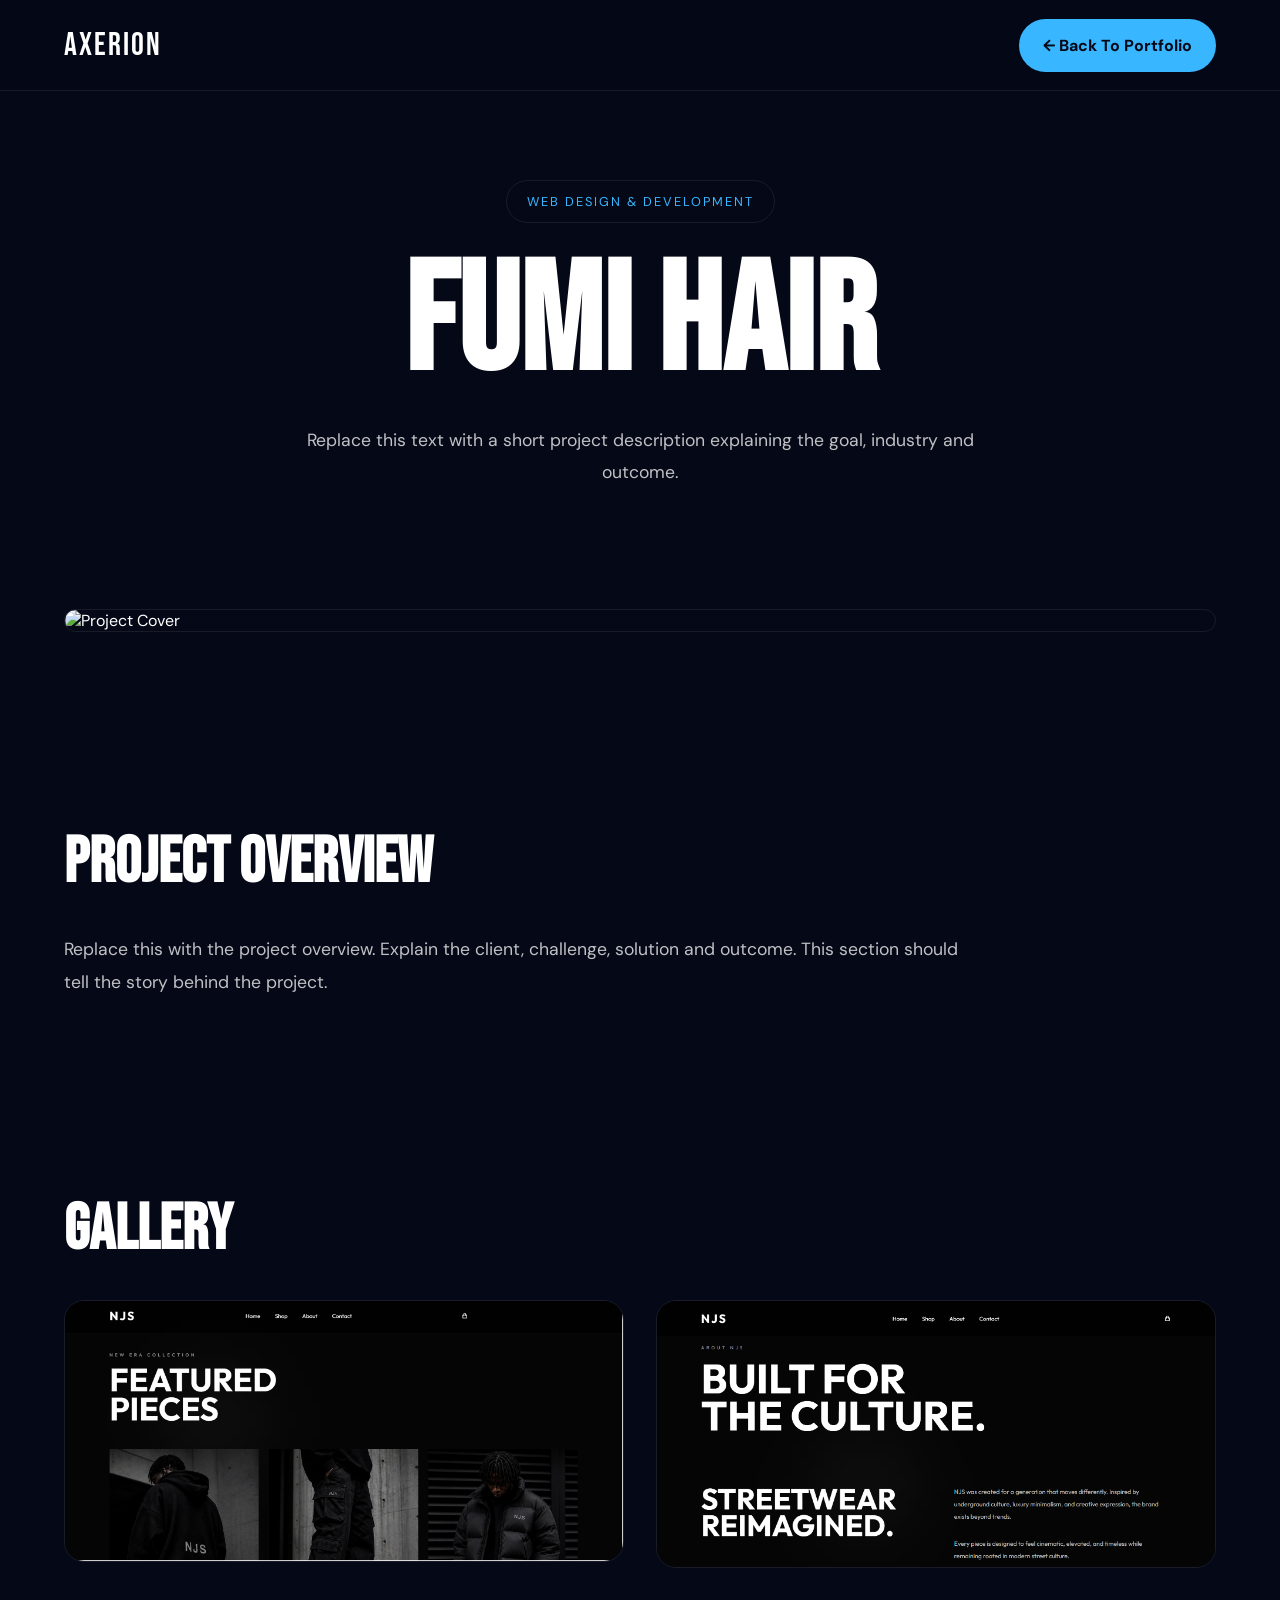
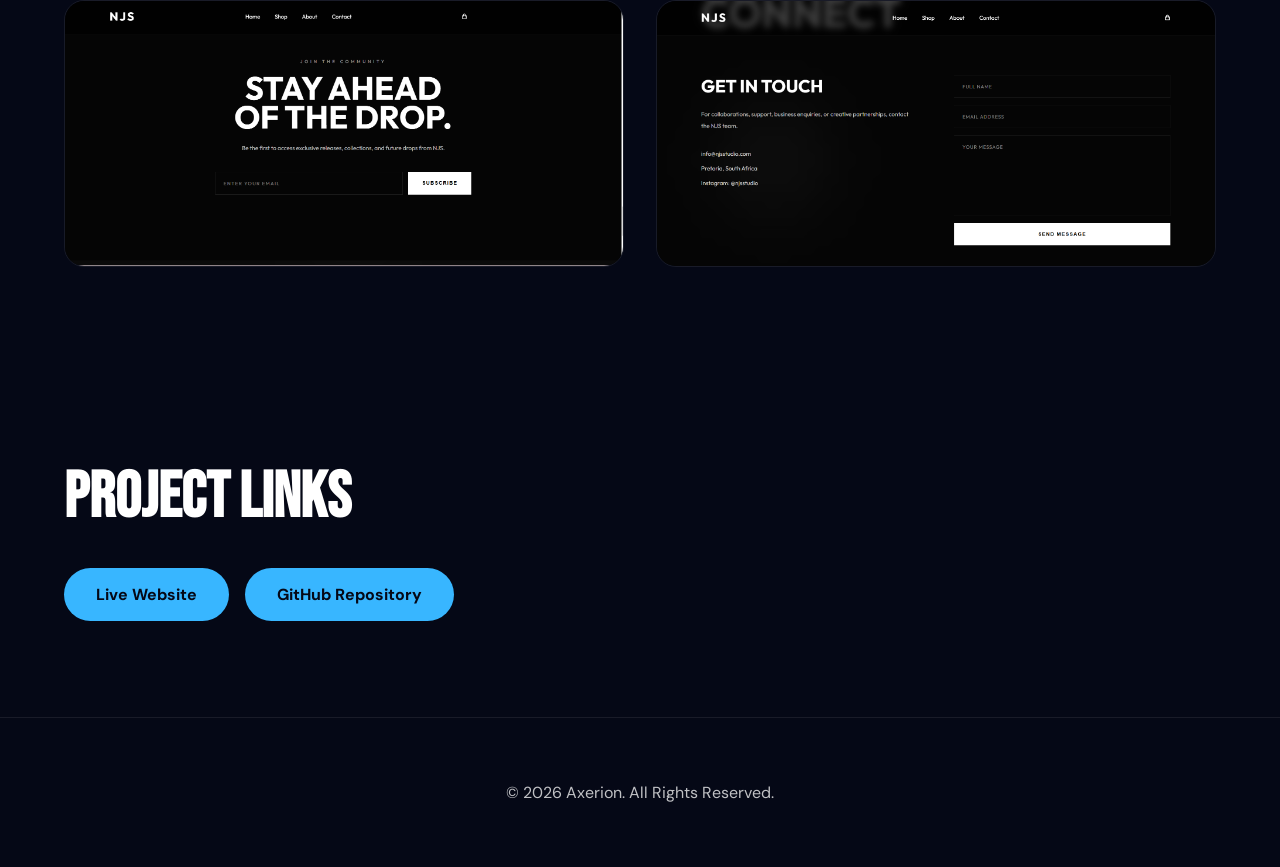
==== Fumihair.html @ 7dae3665 "change the whole design" ====
<!DOCTYPE html>
<html lang="en">
<head>
<meta charset="UTF-8">
<meta name="viewport" content="width=device-width, initial-scale=1.0">

<title>Fumihair | Axerion</title>

<link rel="preconnect" href="https://fonts.googleapis.com">
<link rel="preconnect" href="https://fonts.gstatic.com" crossorigin>

<link href="https://fonts.googleapis.com/css2?family=Bebas+Neue&family=DM+Sans:wght@300;400;500;700&display=swap" rel="stylesheet">

<style>

/* ==========================
   RESET
========================== */

*{
margin:0;
padding:0;
box-sizing:border-box;
}

html{
scroll-behavior:smooth;
}

body{

font-family:'DM Sans',sans-serif;

background:#050816;

color:#ffffff;

overflow-x:hidden;
}

img{
display:block;
max-width:100%;
}

a{
text-decoration:none;
color:inherit;
}

/* ==========================
   VARIABLES
========================== */

:root{

--bg:#050816;

--surface:#0F172A;

--surface-light:#16213E;

--accent:#38B6FF;

--accent-dark:#0A4EA8;

--white:#ffffff;

--text:rgba(255,255,255,.75);

}

/* ==========================
   CONTAINER
========================== */

.container{

width:min(90%,1200px);

margin:auto;
}

/* ==========================
   NAVBAR
========================== */

.navbar{

position:fixed;

top:0;

left:0;

width:100%;

z-index:1000;

background:rgba(5,8,22,.85);

backdrop-filter:blur(20px);

border-bottom:
1px solid rgba(255,255,255,.08);
}

.navbar .container{

height:90px;

display:flex;

align-items:center;

justify-content:space-between;
}

.logo{

font-family:'Bebas Neue',sans-serif;

font-size:2rem;

letter-spacing:2px;
}

.back-btn{

padding:1rem 1.5rem;

background:var(--accent);

color:#050816;

font-weight:700;

border-radius:100px;
}

/* ==========================
   HERO
========================== */

.project-hero{

padding-top:180px;

padding-bottom:120px;

text-align:center;
}

.project-tag{

display:inline-block;

padding:.75rem 1.25rem;

border-radius:100px;

border:1px solid rgba(255,255,255,.08);

color:var(--accent);

font-size:.8rem;

letter-spacing:2px;

margin-bottom:2rem;
}

.project-hero h1{

font-family:'Bebas Neue',sans-serif;

font-size:clamp(5rem,12vw,10rem);

line-height:.9;

margin-bottom:2rem;
}

.project-hero p{

max-width:700px;

margin:auto;

font-size:1.1rem;

line-height:1.8;

color:var(--text);
}

/* ==========================
   COVER IMAGE
========================== */

.project-cover{

padding-bottom:6rem;
}

.project-cover img{

width:100%;

border-radius:24px;

border:
1px solid rgba(255,255,255,.08);
}

/* ==========================
   OVERVIEW
========================== */

.project-overview{

padding:6rem 0;
}

.section-title{

font-family:'Bebas Neue',sans-serif;

font-size:4rem;

margin-bottom:2rem;
}

.project-overview p{

max-width:900px;

line-height:1.9;

font-size:1.1rem;

color:var(--text);
}

/* ==========================
   GALLERY
========================== */

.gallery{

padding:6rem 0;
}

.gallery-grid{

display:grid;

grid-template-columns:
repeat(2,1fr);

gap:2rem;
}

.gallery-grid img{

width:100%;

border-radius:20px;

border:
1px solid rgba(255,255,255,.08);

transition:.3s ease;
}

.gallery-grid img:hover{

transform:translateY(-8px);
}

/* ==========================
   LINKS
========================== */

.project-links{

padding:6rem 0;
}

.link-buttons{

display:flex;

gap:1rem;

flex-wrap:wrap;
}

.project-btn{

padding:1rem 2rem;

background:var(--accent);

color:#050816;

font-weight:700;

border-radius:100px;

transition:.3s;
}

.project-btn:hover{

transform:translateY(-3px);
}

/* ==========================
   FOOTER
========================== */

footer{

padding:4rem 0;

text-align:center;

color:var(--text);

border-top:
1px solid rgba(255,255,255,.08);
}

/* ==========================
   MOBILE
========================== */

@media(max-width:768px){

.project-hero{

padding-top:140px;
}

.project-hero h1{

font-size:4rem;
}

.gallery-grid{

grid-template-columns:1fr;
}

.section-title{

font-size:3rem;
}

.back-btn{

padding:.8rem 1.2rem;
}

}

</style>

</head>

<body>

<!-- NAVBAR -->

<nav class="navbar">

<div class="container">

<div class="logo">

AXERION

</div>

<a href="index.html" class="back-btn">

← Back To Portfolio

</a>

</div>

</nav>

<!-- HERO -->

<section class="project-hero">

<div class="container">

<span class="project-tag">

WEB DESIGN & DEVELOPMENT

</span>

<h1>

Fumi hair

</h1>

<p>

Replace this text with a short project
description explaining the goal,
industry and outcome.

</p>

</div>

</section>

<!-- COVER IMAGE -->

<section class="project-cover">

<div class="container">

<img
src="assets/images/project-cover.jpg"
alt="Project Cover">

</div>

</section>

<!-- OVERVIEW -->

<section class="project-overview">

<div class="container">

<h2 class="section-title">

PROJECT OVERVIEW

</h2>

<p>

Replace this with the project overview.

Explain the client, challenge,
solution and outcome.

This section should tell the story
behind the project.

</p>

</div>

</section>

<!-- GALLERY -->

<section class="gallery">

<div class="container">

<h2 class="section-title">

GALLERY

</h2>

<div class="gallery-grid">

<img src="assets/images/Njs 1.png">

<img src="assets/images/Njs 2.png">

<img src="assets/images/Njs 3.png">

<img src="assets/images/Njs 4.png">

</div>

</div>

</section>

<!-- LINKS -->

<section class="project-links">

<div class="container">

<h2 class="section-title">

PROJECT LINKS

</h2>

<div class="link-buttons">

<a
href="#"
target="_blank"
class="project-btn">

Live Website

</a>

<a
href="#"
target="_blank"
class="project-btn">

GitHub Repository

</a>

</div>

</div>

</section>

<footer>

© 2026 Axerion. All Rights Reserved.

</footer>

</body>
</html>
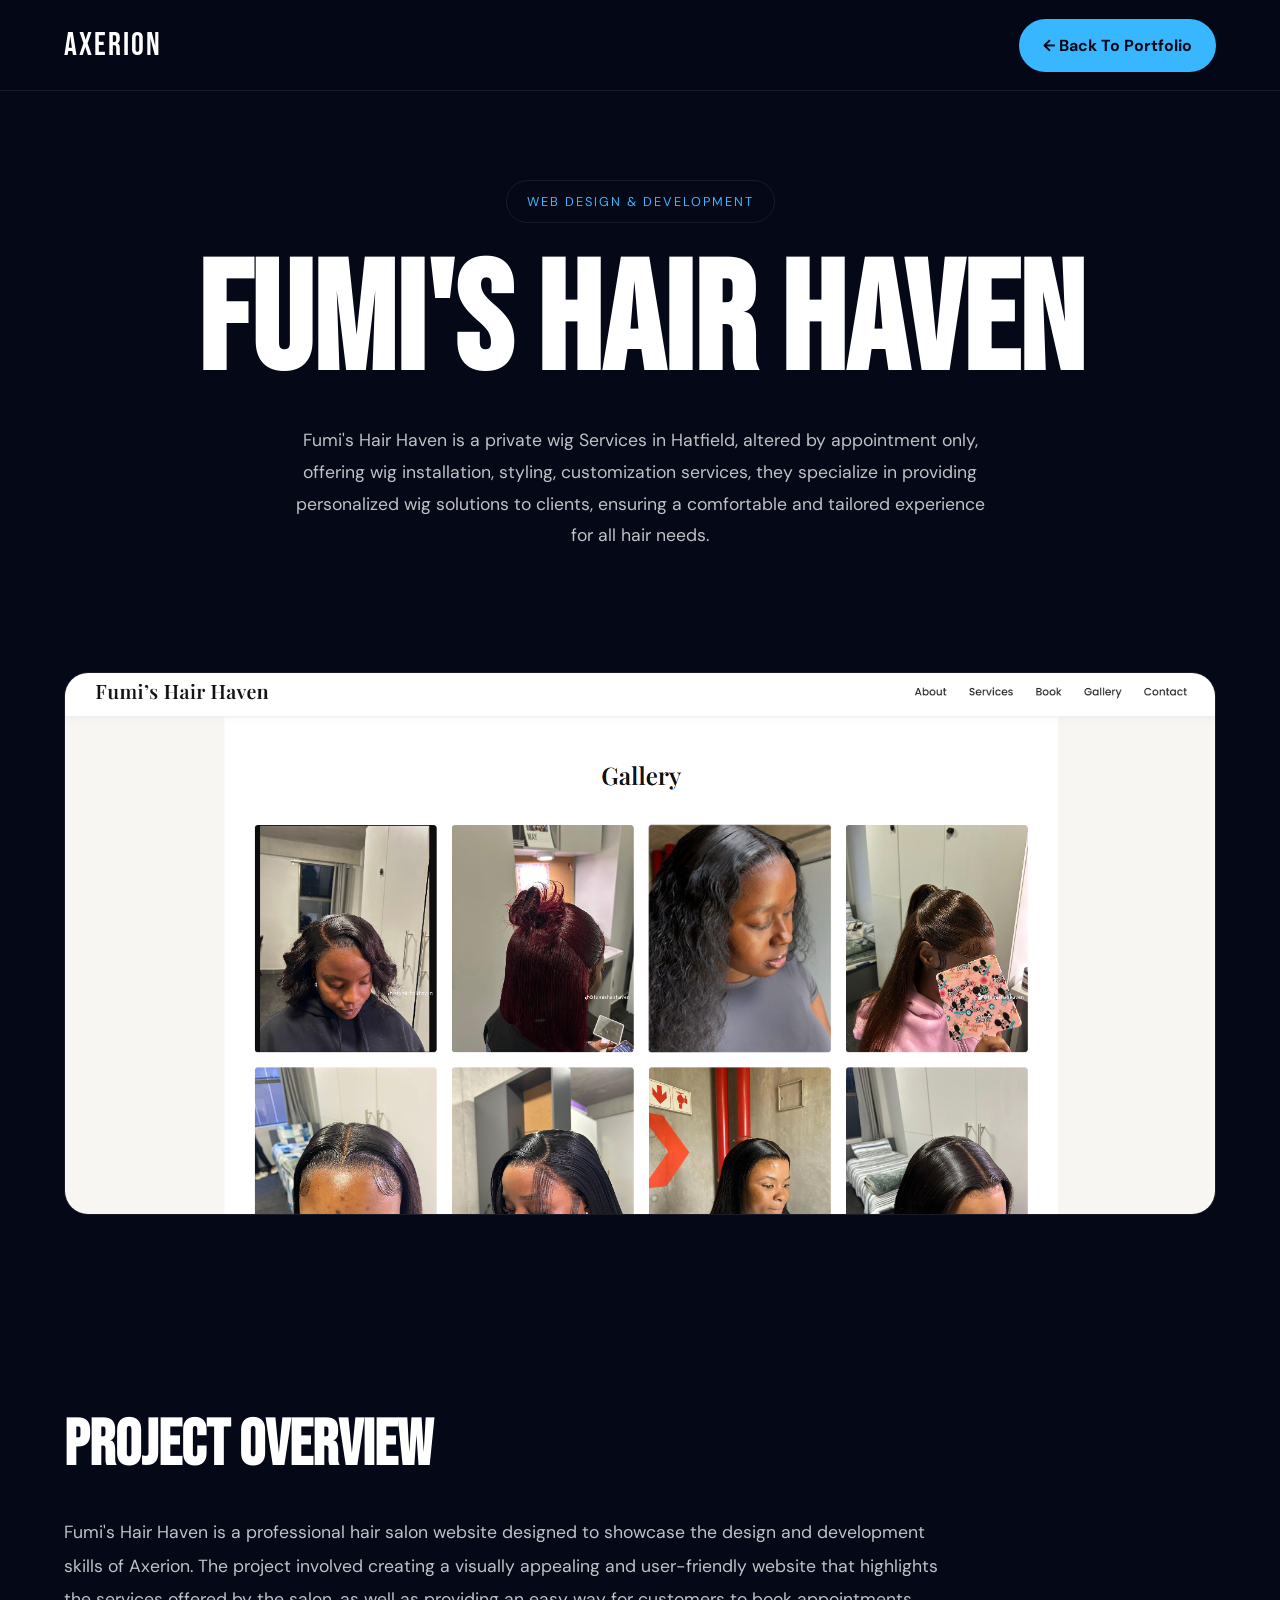
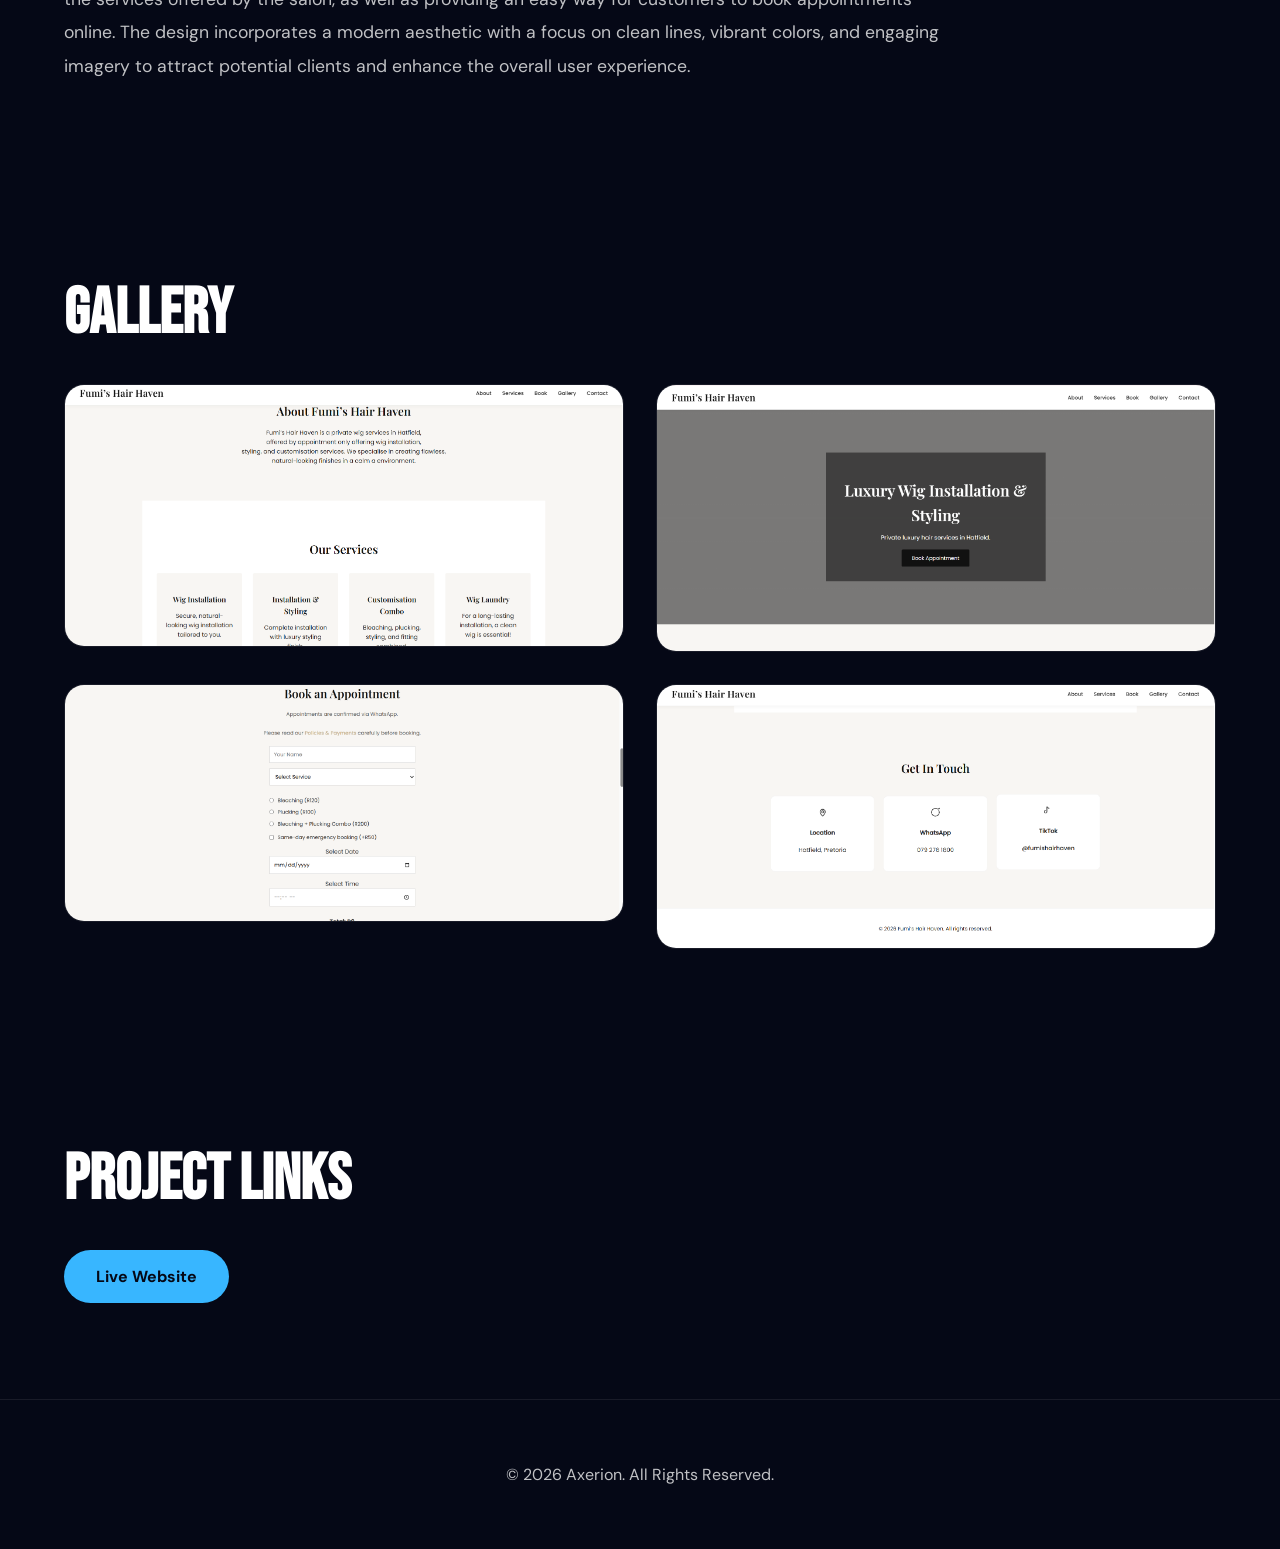
==== commit a4f2b1a0: "updated the project pages" ====
--- a/Fumihair.html
+++ b/Fumihair.html
@@ -7,6 +7,7 @@
 <title>Fumihair | Axerion</title>
 
 <link rel="preconnect" href="https://fonts.googleapis.com">
+<link rel="icon" href="assets/images/Axerion_Logo.png" type="image/png"/>
 <link rel="preconnect" href="https://fonts.gstatic.com" crossorigin>
 
 <link href="https://fonts.googleapis.com/css2?family=Bebas+Neue&family=DM+Sans:wght@300;400;500;700&display=swap" rel="stylesheet">
@@ -407,15 +408,14 @@
 
 <h1>
 
-Fumi hair
+Fumi's Hair Haven
 
 </h1>
 
 <p>
 
-Replace this text with a short project
-description explaining the goal,
-industry and outcome.
+Fumi's Hair Haven is a private wig Services in Hatfield, altered by appointment only, offering wig installation, styling, customization services,
+ they specialize in providing personalized wig solutions to clients, ensuring a comfortable and tailored experience for all hair needs.
 
 </p>
 
@@ -430,7 +430,7 @@
 <div class="container">
 
 <img
-src="assets/images/project-cover.jpg"
+src="assets/images/Fumi hero.png"
 alt="Project Cover">
 
 </div>
@@ -450,14 +450,10 @@
 </h2>
 
 <p>
-
-Replace this with the project overview.
-
-Explain the client, challenge,
-solution and outcome.
-
-This section should tell the story
-behind the project.
+Fumi's Hair Haven is a professional hair salon website designed to showcase the design and development skills of Axerion.
+ The project involved creating a visually appealing and user-friendly website that highlights the services offered by the salon, 
+ as well as providing an easy way for customers to book appointments online. 
+ The design incorporates a modern aesthetic with a focus on clean lines, vibrant colors, and engaging imagery to attract potential clients and enhance the overall user experience.
 
 </p>
 
@@ -479,13 +475,13 @@
 
 <div class="gallery-grid">
 
-<img src="assets/images/Njs 1.png">
-
-<img src="assets/images/Njs 2.png">
-
-<img src="assets/images/Njs 3.png">
-
-<img src="assets/images/Njs 4.png">
+<img src="assets/images/Fumi1.png">
+
+<img src="assets/images/Fumi2.png">
+
+<img src="assets/images/Fumi3.png">
+
+<img src="assets/images/Fumi4.png">
 
 </div>
 
@@ -516,14 +512,7 @@
 
 </a>
 
-<a
-href="#"
-target="_blank"
-class="project-btn">
-
-GitHub Repository
-
-</a>
+
 
 </div>
 
